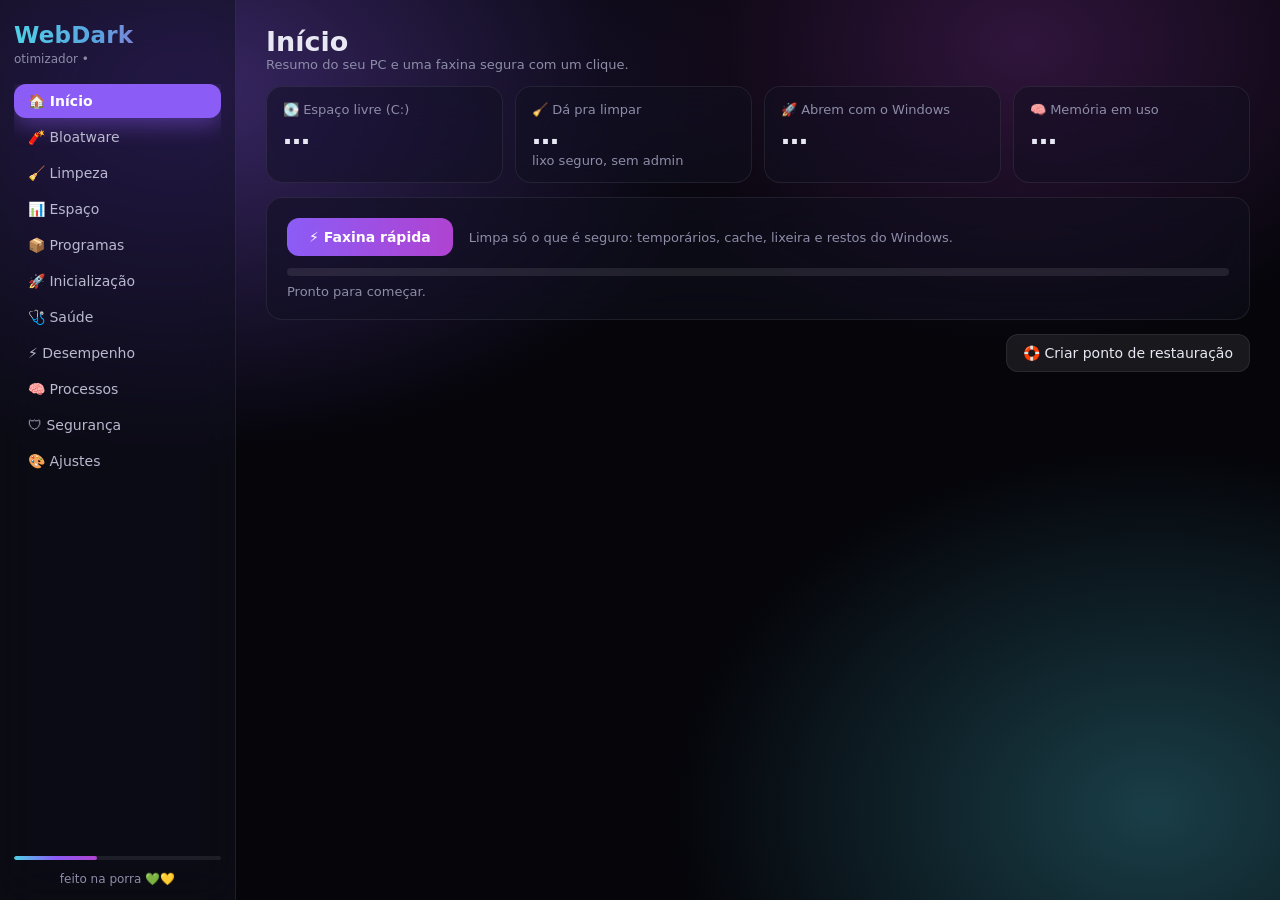
==== web/index.html @ 37223935 "WebDark Otimizador: primeira versão - Interface nova em HTML/CSS/JS (pywebview + WebView2) com tema " ====
<!doctype html>
<html lang="pt-BR">
<head>
<meta charset="utf-8">
<meta name="viewport" content="width=device-width, initial-scale=1">
<title>WebDark Otimizador</title>
<link rel="stylesheet" href="theme.css">
<link rel="stylesheet" href="components.css">
</head>
<body>
<div class="app">
  <aside>
    <div class="logo">WebDark</div>
    <div class="sub">otimizador • <span id="ver"></span></div>
    <nav id="nav"></nav>
    <div class="spacer"></div>
    <button class="ghost admin" id="adminBtn" hidden>🛡 Reabrir como administrador</button>
    <div class="busy" id="busy"><i></i></div>
    <div class="foot">feito na porra 💚💛</div>
  </aside>
  <main id="main"></main>
</div>
<div id="toast"></div>
<div id="modal" class="modal" hidden></div>
<script src="core.js"></script>
<script src="pages.js"></script>
<script src="pages2.js"></script>
<script src="pages3.js"></script>
<script src="pages4.js"></script>
<script src="pages5.js"></script>
<script>boot();</script>
</body>
</html>
---- web/theme.css ----
/* Variáveis do tema. Tudo que o usuário pode personalizar mora aqui (e na tela Ajustes). */
:root {
  --accent: #8b5cf6; --cyan: #4fd1e6; --blue: #5aa3e0; --violet: #8f71d0; --magenta: #b043d1;
  --ok: #16a34a; --care: #ca8a04; --danger: #dc2626;
  --text: #e8e8f4; --muted: #8d8da8; --line: rgba(255,255,255,.08);
  --glass: rgba(18,18,30,.55); --blurpx: 22px; --glow: 1; --font: 'Segoe UI', system-ui, sans-serif;
  --radius: 16px;
}
* { box-sizing: border-box; }
html, body { height: 100%; margin: 0; }
body {
  font-family: var(--font); color: var(--text); overflow: hidden; user-select: none; font-size: 14px;
  background:
    radial-gradient(900px 600px at 15% 10%, color-mix(in srgb, var(--accent) calc(38% * var(--glow)), transparent), transparent 60%),
    radial-gradient(800px 600px at 90% 90%, rgba(79,209,230,calc(.28 * var(--glow))), transparent 60%),
    radial-gradient(700px 500px at 80% 5%, rgba(176,67,209,calc(.25 * var(--glow))), transparent 60%),
    #05050a;
}
.app { display: grid; grid-template-columns: 236px 1fr; height: 100vh; }
aside {
  background: var(--glass); backdrop-filter: blur(var(--blurpx)) saturate(140%);
  border-right: 1px solid var(--line); padding: 22px 14px 14px; display: flex; flex-direction: column; gap: 4px; min-height: 0;
}
.logo {
  font-size: 23px; font-weight: 800; letter-spacing: .2px;
  background: linear-gradient(90deg, var(--cyan), var(--blue) 40%, var(--violet) 70%, var(--magenta));
  -webkit-background-clip: text; background-clip: text; color: transparent;
}
.sub { color: var(--muted); font-size: 12px; margin-bottom: 14px; }
nav { display: flex; flex-direction: column; gap: 2px; overflow-y: auto; min-height: 0; }
nav button {
  width: 100%; text-align: left; border: 0; background: transparent; color: #b9b9d0; font: inherit; font-size: 14px;
  padding: 9px 14px; border-radius: 12px; cursor: pointer; display: flex; gap: 10px; align-items: center;
  transition: background .15s, color .15s, transform .08s;
}
nav button:hover { background: rgba(255,255,255,.07); color: #fff; }
nav button:active { transform: scale(.98); }
nav button.on { background: var(--accent); color: #fff; font-weight: 600; box-shadow: 0 6px 22px color-mix(in srgb, var(--accent) 45%, transparent); }
nav button .soon { margin-left: auto; font-size: 10px; opacity: .55; }
.spacer { flex: 1; }
.foot { color: var(--muted); font-size: 12px; text-align: center; padding-top: 8px; }
.busy { height: 4px; border-radius: 2px; overflow: hidden; background: rgba(255,255,255,.08); opacity: 0; transition: opacity .2s; margin-top: 8px; }
.busy.on { opacity: 1; }
.busy i { display: block; height: 100%; width: 40%; border-radius: 2px; background: linear-gradient(90deg, var(--cyan), var(--accent), var(--magenta)); animation: slide 1.1s ease-in-out infinite; }
@keyframes slide { 0% { transform: translateX(-100%); } 100% { transform: translateX(260%); } }

main { overflow: hidden; display: flex; flex-direction: column; min-width: 0; }
.page { display: flex; flex-direction: column; padding: 26px 30px 18px; height: 100%; min-height: 0; gap: 14px; animation: in .22s ease; }
@keyframes in { from { opacity: 0; transform: translateY(6px); } to { opacity: 1; transform: none; } }
h1 { margin: 0; font-size: 27px; }
h2 { font-size: 15px; margin: 8px 0 0; }
.muted { color: var(--muted); font-size: 13px; }
::-webkit-scrollbar { width: 12px; }
::-webkit-scrollbar-thumb { background: rgba(255,255,255,.2); border-radius: 8px; border: 3px solid transparent; background-clip: content-box; }
::-webkit-scrollbar-thumb:hover { background: rgba(255,255,255,.4); background-clip: content-box; border: 3px solid transparent; }
---- web/components.css ----
/* Peças reutilizáveis: cartões, botões, interruptores, selos, lista, janela de confirmação. */
.card { background: var(--glass); backdrop-filter: blur(var(--blurpx)) saturate(140%); border: 1px solid var(--line); border-radius: var(--radius); }
.tiles { display: grid; grid-template-columns: repeat(4, 1fr); gap: 12px; }
.tile { padding: 14px 16px; transition: transform .15s, border-color .15s; }
.tile:hover { transform: translateY(-2px); border-color: color-mix(in srgb, var(--accent) 60%, transparent); }
.tile b { display: block; font-size: 27px; margin: 2px 0; }
.tile.warn b { color: #f87171; }
.btn { border: 0; cursor: pointer; font: inherit; font-weight: 600; color: #fff; padding: 11px 22px; border-radius: 12px;
  background: linear-gradient(90deg, var(--accent), var(--magenta)); transition: filter .15s, transform .08s, box-shadow .15s; }
.btn:hover { filter: brightness(1.15); box-shadow: 0 8px 26px color-mix(in srgb, var(--accent) 45%, transparent); }
.btn:active { transform: scale(.97); }
.btn:disabled { opacity: .45; cursor: default; filter: none; box-shadow: none; transform: none; }
.btn.red { background: linear-gradient(90deg, #dc2626, #be123c); }
.ghost { background: rgba(255,255,255,.08); border: 1px solid var(--line); color: var(--text); font: inherit; border-radius: 12px; padding: 10px 16px; cursor: pointer; transition: .15s; }
.ghost:hover { background: rgba(255,255,255,.15); }
.ghost.admin { font-size: 12px; margin-bottom: 4px; }
.bar { height: 8px; border-radius: 4px; background: rgba(255,255,255,.09); overflow: hidden; margin: 12px 0 8px; }
.bar i { display: block; height: 100%; width: 0; border-radius: 4px; background: linear-gradient(90deg, var(--cyan), var(--accent), var(--magenta)); transition: width .12s linear; }

.tools { display: flex; gap: 10px; align-items: center; flex-wrap: wrap; }
.search, select, input[type=text] { background: rgba(255,255,255,.07); border: 1px solid var(--line); border-radius: 12px; padding: 10px 14px;
  color: var(--text); font: inherit; outline: none; user-select: text; }
.search { flex: 1; min-width: 200px; }
.search:focus, select:focus { border-color: var(--accent); box-shadow: 0 0 0 3px color-mix(in srgb, var(--accent) 25%, transparent); }
select option { background: #14141f; color: var(--text); }
.chip { border: 1px solid var(--line); background: rgba(255,255,255,.06); color: #b9b9d0; border-radius: 999px; padding: 7px 15px; cursor: pointer; font: inherit; transition: .15s; }
.chip:hover { background: rgba(255,255,255,.13); color: #fff; }
.chip.on { background: var(--accent); border-color: var(--accent); color: #fff; }
.tabs { display: flex; gap: 6px; }

.list { flex: 1; min-height: 0; overflow-y: auto; padding: 6px; }
.head, .row { display: grid; grid-template-columns: var(--cols, 44px 118px 1fr 100px 170px); align-items: center; gap: 8px; padding: 0 12px; }
.grp { display: flex; align-items: center; gap: 10px; padding: 14px 14px 6px; font-weight: 700; font-size: 14px; }
.grp .cb { flex: none; }
.row.slim { height: 54px; }
.logbox { background: rgba(0,0,0,.35); border: 1px solid var(--line); border-radius: 12px; padding: 10px 14px; font: 12px Consolas, monospace; max-height: 130px; overflow: auto; white-space: pre-wrap; user-select: text; min-height: 38px; color: #c8c8dc; }
.dot { display: inline-block; width: 8px; height: 8px; border-radius: 50%; margin-right: 6px; }
.tag { font-size: 10.5px; font-weight: 700; padding: 3px 9px; border-radius: 999px; width: max-content; letter-spacing: .3px; }
.tag.off { color: #4ade80; background: rgba(22,163,74,.16); } .tag.keep { color: #93c5fd; background: rgba(37,99,235,.2); } .tag.q { color: #fbbf24; background: rgba(202,138,4,.18); }
.sw.small { transform: scale(.85); transform-origin: left center; }
.meter { height: 6px; border-radius: 3px; background: rgba(255,255,255,.1); overflow: hidden; }
.meter i { display: block; height: 100%; background: linear-gradient(90deg, var(--cyan), var(--accent)); transition: width .3s; }
.head { color: var(--muted); font-size: 11px; font-weight: 700; letter-spacing: .6px; padding: 12px 18px 8px; border-bottom: 1px solid var(--line); }
.row { height: 62px; border-radius: 12px; transition: background .12s; margin: 2px 0; cursor: default; }
.row:hover { background: color-mix(in srgb, var(--accent) 16%, transparent); }
.row.sel { background: color-mix(in srgb, var(--accent) 26%, transparent); }
.cb { width: 20px; height: 20px; border: 1.8px solid rgba(255,255,255,.35); border-radius: 6px; cursor: pointer; display: grid; place-items: center; transition: .12s; }
.cb:hover { border-color: var(--accent); }
.cb.on { background: var(--accent); border-color: var(--accent); }
.cb.on::after { content: "✓"; font-size: 13px; font-weight: 800; }
.pill { font-size: 11px; font-weight: 700; padding: 4px 11px; border-radius: 999px; width: max-content; border: 1px solid; }
.pill.ok { color: #4ade80; background: rgba(22,163,74,.18); border-color: rgba(22,163,74,.6); }
.pill.care { color: #fbbf24; background: rgba(202,138,4,.18); border-color: rgba(202,138,4,.6); }
.pill.danger { color: #f87171; background: rgba(220,38,38,.18); border-color: rgba(220,38,38,.6); }
.name { font-weight: 600; white-space: nowrap; overflow: hidden; text-overflow: ellipsis; }
.why { color: var(--muted); font-size: 12px; white-space: nowrap; overflow: hidden; text-overflow: ellipsis; }
.size { font-weight: 700; text-align: right; }
.acts { display: flex; gap: 8px; opacity: 0; transition: opacity .12s; justify-content: flex-end; }
.row:hover .acts, .row.sel .acts { opacity: 1; }
.mini { border: 0; font: inherit; font-size: 13px; color: #fff; cursor: pointer; border-radius: 9px; padding: 7px 13px; background: rgba(255,255,255,.12); transition: .12s; }
.mini:hover { background: rgba(255,255,255,.24); }
.mini.red { background: rgba(220,38,38,.55); }
.mini.red:hover { background: rgba(220,38,38,.9); }
.mini:disabled { opacity: .4; cursor: not-allowed; }
.empty { display: grid; place-items: center; height: 100%; color: var(--muted); text-align: center; padding: 30px; }
.foot-bar { display: flex; align-items: center; gap: 12px; }

.scroll { flex: 1; min-height: 0; overflow-y: auto; padding-right: 8px; display: flex; flex-direction: column; gap: 10px; }
.set { display: flex; align-items: center; gap: 14px; padding: 14px 18px; }
.set .t { flex: 1; }
.set b { font-size: 14px; }
.set .muted { font-size: 12px; }
.sw { width: 46px; height: 26px; border-radius: 13px; background: rgba(255,255,255,.16); position: relative; cursor: pointer; transition: background .18s; flex: none; }
.sw::after { content: ""; position: absolute; top: 3px; left: 3px; width: 20px; height: 20px; border-radius: 50%; background: #fff; transition: transform .18s cubic-bezier(.3,1.4,.5,1); }
.sw.on { background: var(--accent); }
.sw.on::after { transform: translateX(20px); }
.swatches { display: flex; gap: 10px; align-items: center; }
.swatches i { width: 34px; height: 34px; border-radius: 50%; cursor: pointer; border: 2px solid rgba(255,255,255,.25); transition: transform .12s; }
.swatches i:hover { transform: scale(1.15); }
.swatches i.on { border-color: #fff; box-shadow: 0 0 0 3px rgba(255,255,255,.25); }
input[type=range] { accent-color: var(--accent); width: 220px; }
input[type=color] { width: 40px; height: 34px; border: 1px solid var(--line); border-radius: 10px; background: none; padding: 2px; cursor: pointer; }

#toast { position: fixed; left: 50%; bottom: 36px; transform: translate(-50%, 20px); opacity: 0; pointer-events: none; background: #1c1c2b;
  border: 1px solid var(--accent); padding: 11px 18px; border-radius: 12px; transition: .25s; max-width: 70vw; white-space: nowrap; overflow: hidden; text-overflow: ellipsis; z-index: 30; }
#toast.on { opacity: 1; transform: translate(-50%, 0); }
.modal { position: fixed; inset: 0; background: rgba(0,0,0,.55); backdrop-filter: blur(6px); display: grid; place-items: center; z-index: 40; animation: fade .15s; }
.modal[hidden] { display: none; }
@keyframes fade { from { opacity: 0; } to { opacity: 1; } }
.dialog { width: min(520px, 90vw); padding: 24px; background: #14141f; border: 1px solid var(--line); border-radius: 18px; box-shadow: 0 30px 80px rgba(0,0,0,.6); animation: in .18s ease; }
.dialog h3 { margin: 0 0 8px; font-size: 18px; }
.dialog .body { color: #c8c8dc; white-space: pre-line; user-select: text; max-height: 40vh; overflow: auto; }
.dialog .btns { display: flex; justify-content: flex-end; gap: 10px; margin-top: 20px; }
.tabbody { display: flex; flex-direction: column; gap: 14px; flex: 1; min-height: 0; }
.soon-card { padding: 28px; text-align: center; margin: auto; max-width: 520px; }
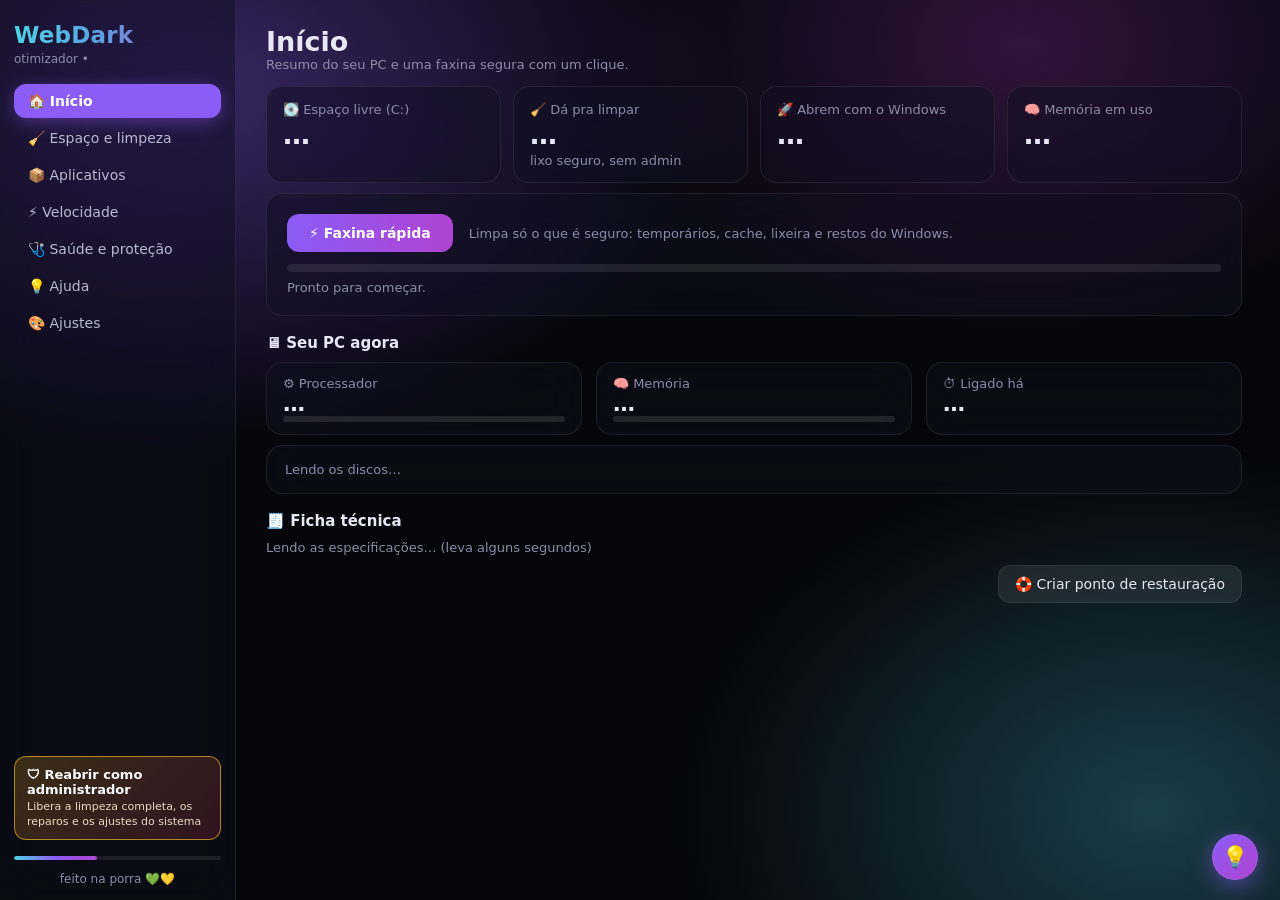
==== commit 28fa0c4f: "WebDark 1.1.0: menu em abas, rede, desinstalar em lote, ajuda e correcao do reinicio - Corrige "Secu" ====
--- a/web/index.html
+++ b/web/index.html
@@ -14,11 +14,15 @@
     <div class="sub">otimizador • <span id="ver"></span></div>
     <nav id="nav"></nav>
     <div class="spacer"></div>
-    <button class="ghost admin" id="adminBtn" hidden>🛡 Reabrir como administrador</button>
+    <button class="updside" id="updside" hidden>🆕 <span></span></button>
+    <button class="admincta" id="adminBtn" hidden><b>🛡 Reabrir como administrador</b><small>Libera a limpeza completa, os reparos e os ajustes do sistema</small></button>
     <div class="busy" id="busy"><i></i></div>
     <div class="foot">feito na porra 💚💛</div>
   </aside>
-  <main id="main"></main>
+  <div class="stage">
+    <div class="updbar" id="updbar" hidden></div>
+    <main id="main"></main>
+  </div>
 </div>
 <div id="toast"></div>
 <div id="modal" class="modal" hidden></div>
@@ -28,6 +32,9 @@
 <script src="pages3.js"></script>
 <script src="pages4.js"></script>
 <script src="pages5.js"></script>
+<script src="pagesnet.js"></script>
+<script src="pages6.js"></script>
+<script src="pageshelp.js"></script>
 <script>boot();</script>
 </body>
 </html>
--- a/web/theme.css
+++ b/web/theme.css
@@ -27,7 +27,7 @@
   -webkit-background-clip: text; background-clip: text; color: transparent;
 }
 .sub { color: var(--muted); font-size: 12px; margin-bottom: 14px; }
-nav { display: flex; flex-direction: column; gap: 2px; overflow-y: auto; min-height: 0; }
+nav { display: flex; flex-direction: column; gap: 3px; }                 /* sem overflow: o brilho do botão ativo não é cortado em retângulo */
 nav button {
   width: 100%; text-align: left; border: 0; background: transparent; color: #b9b9d0; font: inherit; font-size: 14px;
   padding: 9px 14px; border-radius: 12px; cursor: pointer; display: flex; gap: 10px; align-items: center;
@@ -35,7 +35,7 @@
 }
 nav button:hover { background: rgba(255,255,255,.07); color: #fff; }
 nav button:active { transform: scale(.98); }
-nav button.on { background: var(--accent); color: #fff; font-weight: 600; box-shadow: 0 6px 22px color-mix(in srgb, var(--accent) 45%, transparent); }
+nav button.on { background: var(--accent); color: #fff; font-weight: 600; box-shadow: 0 4px 18px -2px color-mix(in srgb, var(--accent) 50%, transparent); }
 nav button .soon { margin-left: auto; font-size: 10px; opacity: .55; }
 .spacer { flex: 1; }
 .foot { color: var(--muted); font-size: 12px; text-align: center; padding-top: 8px; }
@@ -44,7 +44,8 @@
 .busy i { display: block; height: 100%; width: 40%; border-radius: 2px; background: linear-gradient(90deg, var(--cyan), var(--accent), var(--magenta)); animation: slide 1.1s ease-in-out infinite; }
 @keyframes slide { 0% { transform: translateX(-100%); } 100% { transform: translateX(260%); } }
 
-main { overflow: hidden; display: flex; flex-direction: column; min-width: 0; }
+.stage { position: relative; display: flex; flex-direction: column; min-width: 0; min-height: 0; height: 100vh; overflow: hidden; }
+main { overflow: hidden; display: flex; flex-direction: column; min-width: 0; flex: 1; min-height: 0; }
 .page { display: flex; flex-direction: column; padding: 26px 30px 18px; height: 100%; min-height: 0; gap: 14px; animation: in .22s ease; }
 @keyframes in { from { opacity: 0; transform: translateY(6px); } to { opacity: 1; transform: none; } }
 h1 { margin: 0; font-size: 27px; }
--- a/web/components.css
+++ b/web/components.css
@@ -93,3 +93,91 @@
 .dialog .btns { display: flex; justify-content: flex-end; gap: 10px; margin-top: 20px; }
 .tabbody { display: flex; flex-direction: column; gap: 14px; flex: 1; min-height: 0; }
 .soon-card { padding: 28px; text-align: center; margin: auto; max-width: 520px; }
+
+.cb.off{opacity:.25;pointer-events:none}
+
+/* ---- aviso de atualização, botão de administrador e barras de ferramentas organizadas */
+.updside { width: 100%; border: 0; border-radius: 12px; padding: 10px 12px; color: #fff; font: inherit; font-weight: 700; cursor: pointer; margin-bottom: 6px;
+  background: linear-gradient(90deg, var(--cyan), var(--accent), var(--magenta)); animation: pulse 1.8s ease-in-out infinite; }
+.updside:hover { filter: brightness(1.12); }
+@keyframes pulse { 0%, 100% { box-shadow: 0 0 0 0 color-mix(in srgb, var(--accent) 60%, transparent); } 50% { box-shadow: 0 0 0 7px transparent; } }
+.admincta { width: 100%; text-align: left; font: inherit; color: #fff; cursor: pointer; display: flex; flex-direction: column; gap: 3px; padding: 10px 12px; margin-bottom: 4px;
+  border-radius: 12px; border: 1px solid rgba(251,191,36,.65); background: linear-gradient(135deg, rgba(251,191,36,.2), rgba(244,63,94,.16)); animation: glowy 2.4s ease-in-out infinite; }
+.admincta b { font-size: 13px; }
+.admincta small { font-size: 11px; line-height: 1.3; color: #e6dcc0; }
+.admincta:hover { filter: brightness(1.18); }
+.admincta:disabled { opacity: .6; cursor: default; animation: none; }
+@keyframes glowy { 0%, 100% { box-shadow: 0 0 0 0 rgba(251,191,36,.45); } 50% { box-shadow: 0 0 14px 1px rgba(251,191,36,.25); } }
+.updbar { display: flex; align-items: center; gap: 14px; padding: 11px 26px; color: #fff; text-shadow: 0 1px 3px rgba(0,0,0,.5);
+  background: linear-gradient(90deg, #0e7490, #4338ca 55%, #a21caf); border-bottom: 1px solid rgba(255,255,255,.25); animation: in .3s ease; }
+.updbar[hidden] { display: none; }
+.updbar .msg { flex: 1; min-width: 0; }
+.updbar .msg b { font-size: 15px; }
+.updbar .msg div { font-size: 12px; opacity: .92; white-space: nowrap; overflow: hidden; text-overflow: ellipsis; }
+.updbar button { border: 0; border-radius: 10px; padding: 8px 16px; font: inherit; font-weight: 700; cursor: pointer; text-shadow: none; }
+.updbar .go { background: #fff; color: #1b1030; }
+.updbar .go:disabled { opacity: .65; cursor: default; }
+.updbar .later { background: rgba(0,0,0,.3); color: #fff; }
+.tabsub { margin-top: -2px; }
+
+.bar2 { display: flex; gap: 12px; align-items: flex-end; flex-wrap: wrap; padding: 14px 16px; }
+.fld { display: flex; flex-direction: column; gap: 5px; min-width: 0; }
+.fld > label { font-size: 11px; font-weight: 700; letter-spacing: .5px; text-transform: uppercase; color: var(--muted); }
+.fld.grow { flex: 1; min-width: 210px; }
+.bar2 select, .bar2 .search, .bar2 .btn, .bar2 .ghost { height: 42px; padding-top: 0; padding-bottom: 0; }
+.bar2 .search { width: 100%; flex: none; }
+.filters { display: flex; align-items: center; gap: 8px; flex-wrap: wrap; }
+.filters .legend { color: var(--muted); font-size: 12px; }
+.filters .btn { padding: 9px 18px; }
+.btn.off, .btn:disabled.quiet { background: rgba(255,255,255,.1); }
+
+/* ---- início: especificações do PC */
+.specs { display: grid; grid-template-columns: repeat(auto-fit, minmax(240px, 1fr)); gap: 10px; }
+.spec { padding: 12px 14px; display: flex; gap: 12px; align-items: center; min-width: 0; }
+.spec > i { font-style: normal; font-size: 24px; flex: none; }
+.spec .k { font-size: 11px; font-weight: 700; letter-spacing: .5px; text-transform: uppercase; color: var(--muted); }
+.spec .v { font-weight: 600; font-size: 13.5px; line-height: 1.3; overflow: hidden; text-overflow: ellipsis; display: -webkit-box; -webkit-line-clamp: 2; -webkit-box-orient: vertical; }
+.spec .s { font-size: 12px; color: var(--muted); }
+.drv { display: flex; align-items: center; gap: 12px; padding: 8px 0; }
+.drv .n { width: 150px; font-weight: 600; flex: none; }
+.drv .meter { flex: 1; height: 8px; }
+.drv .meter i.hot { background: linear-gradient(90deg, #f59e0b, #dc2626); }
+.drv .u { width: 210px; text-align: right; font-size: 12.5px; color: var(--muted); flex: none; }
+.live { display: flex; gap: 14px; }
+.live .card { flex: 1; padding: 12px 16px; }
+.live b { font-size: 22px; }
+.adminnote { display: flex; gap: 14px; align-items: center; padding: 12px 18px; border-color: rgba(251,191,36,.55); background: linear-gradient(90deg, rgba(251,191,36,.12), var(--glass)); }
+.adminnote[hidden] { display: none; }
+.adminnote .t { flex: 1; }
+.adminnote .btn { background: linear-gradient(90deg, #f59e0b, #e11d48); white-space: nowrap; }
+.choices { display: flex; flex-direction: column; gap: 8px; margin-top: 14px; }
+.choice { text-align: left; font: inherit; color: var(--text); cursor: pointer; display: flex; flex-direction: column; gap: 3px; padding: 11px 14px; border-radius: 12px;
+  background: rgba(255,255,255,.06); border: 1px solid var(--line); transition: .12s; }
+.choice small { color: var(--muted); font-size: 12px; line-height: 1.35; }
+.choice:hover { background: rgba(255,255,255,.12); border-color: var(--accent); }
+.choice.primary { border-color: color-mix(in srgb, var(--accent) 70%, transparent); background: color-mix(in srgb, var(--accent) 16%, transparent); }
+.queue { display: flex; align-items: center; gap: 12px; padding: 12px 18px; border-color: color-mix(in srgb, var(--accent) 60%, transparent); }
+.queue[hidden] { display: none; }
+/* ---- central de ajuda */
+#helpfab { position: absolute; right: 22px; bottom: 20px; z-index: 30; width: 46px; height: 46px; border-radius: 50%; border: 1px solid var(--line); font-size: 21px; cursor: pointer;
+  background: linear-gradient(135deg, var(--accent), var(--magenta)); box-shadow: 0 6px 22px color-mix(in srgb, var(--accent) 50%, transparent); transition: transform .12s; }
+#helpfab:hover { transform: scale(1.08); }
+#helpfab.on { background: rgba(255,255,255,.16); box-shadow: none; }
+#helppanel { position: absolute; right: 18px; bottom: 78px; top: 70px; width: 340px; z-index: 29; display: flex; flex-direction: column; background: #12121c;
+  border: 1px solid var(--line); border-radius: 16px; box-shadow: 0 24px 70px rgba(0,0,0,.6); animation: in .18s ease; }
+#helppanel[hidden] { display: none; }
+.hp-head { display: flex; align-items: center; justify-content: space-between; padding: 12px 14px; border-bottom: 1px solid var(--line); }
+.hp-body { flex: 1; overflow-y: auto; padding: 12px 14px; display: flex; flex-direction: column; gap: 14px; }
+.hp-intro { color: var(--muted); font-size: 13px; }
+.hp-item b { font-size: 13.5px; }
+.hp-item div { font-size: 12.5px; color: #c9c9de; margin: 3px 0 6px; line-height: 1.4; }
+.hp-foot { padding: 10px 14px; border-top: 1px solid var(--line); }
+.hp-foot .ghost { width: 100%; }
+.hint-ring { outline: 3px solid #fbbf24 !important; outline-offset: 4px; border-radius: 12px; animation: ring .9s ease-in-out 4; }
+@keyframes ring { 0%, 100% { outline-color: #fbbf24; box-shadow: 0 0 0 0 rgba(251,191,36,.6); } 50% { outline-color: #fde68a; box-shadow: 0 0 22px 6px rgba(251,191,36,.5); } }
+.step { display: flex; gap: 14px; align-items: center; padding: 12px 16px; }
+.step .num { flex: none; width: 34px; height: 34px; border-radius: 50%; display: grid; place-items: center; font-weight: 800; background: rgba(255,255,255,.1); }
+.step.done { opacity: .6; }
+.step.done .num { background: var(--ok); }
+.topic { padding: 10px 16px; }
+.topic summary { cursor: pointer; font-weight: 600; padding: 2px 0; }
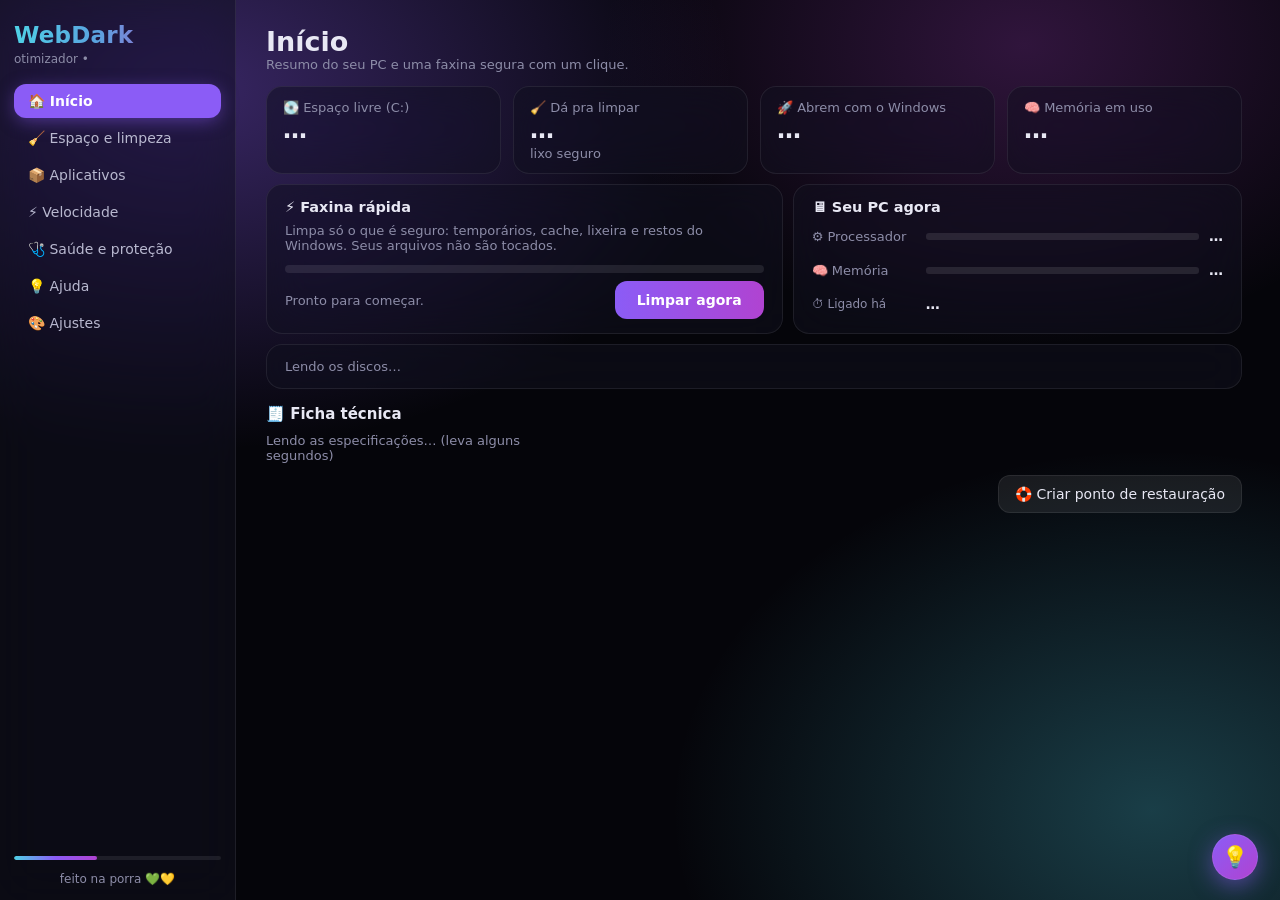
==== commit d427a5a4: "WebDark 1.2.0: aba Memoria, congelar sozinho ao jogar, servicos e correcao da aba Rede - Memoria: li" ====
--- a/web/index.html
+++ b/web/index.html
@@ -33,6 +33,7 @@
 <script src="pages4.js"></script>
 <script src="pages5.js"></script>
 <script src="pagesnet.js"></script>
+<script src="pagesmem.js"></script>
 <script src="pages6.js"></script>
 <script src="pageshelp.js"></script>
 <script>boot();</script>
--- a/web/theme.css
+++ b/web/theme.css
@@ -7,6 +7,7 @@
   --radius: 16px;
 }
 * { box-sizing: border-box; }
+[hidden] { display: none !important; }       /* sem isto, um botão com display:flex ignora o atributo hidden */
 html, body { height: 100%; margin: 0; }
 body {
   font-family: var(--font); color: var(--text); overflow: hidden; user-select: none; font-size: 14px;
--- a/web/components.css
+++ b/web/components.css
@@ -1,9 +1,9 @@
 /* Peças reutilizáveis: cartões, botões, interruptores, selos, lista, janela de confirmação. */
 .card { background: var(--glass); backdrop-filter: blur(var(--blurpx)) saturate(140%); border: 1px solid var(--line); border-radius: var(--radius); }
 .tiles { display: grid; grid-template-columns: repeat(4, 1fr); gap: 12px; }
-.tile { padding: 14px 16px; transition: transform .15s, border-color .15s; }
+.tile { padding: 12px 16px; transition: transform .15s, border-color .15s; }
 .tile:hover { transform: translateY(-2px); border-color: color-mix(in srgb, var(--accent) 60%, transparent); }
-.tile b { display: block; font-size: 27px; margin: 2px 0; }
+.tile b { display: block; font-size: clamp(19px, 2.1vw, 24px); margin: 1px 0; white-space: nowrap; }
 .tile.warn b { color: #f87171; }
 .btn { border: 0; cursor: pointer; font: inherit; font-weight: 600; color: #fff; padding: 11px 22px; border-radius: 12px;
   background: linear-gradient(90deg, var(--accent), var(--magenta)); transition: filter .15s, transform .08s, box-shadow .15s; }
@@ -66,6 +66,7 @@
 .foot-bar { display: flex; align-items: center; gap: 12px; }
 
 .scroll { flex: 1; min-height: 0; overflow-y: auto; padding-right: 8px; display: flex; flex-direction: column; gap: 10px; }
+.scroll > * { flex: none; }                 /* os blocos não encolhem: a área rola em vez de espremer o conteúdo */
 .set { display: flex; align-items: center; gap: 14px; padding: 14px 18px; }
 .set .t { flex: 1; }
 .set b { font-size: 14px; }
@@ -133,8 +134,8 @@
 
 /* ---- início: especificações do PC */
 .specs { display: grid; grid-template-columns: repeat(auto-fit, minmax(240px, 1fr)); gap: 10px; }
-.spec { padding: 12px 14px; display: flex; gap: 12px; align-items: center; min-width: 0; }
-.spec > i { font-style: normal; font-size: 24px; flex: none; }
+.spec { padding: 10px 14px; display: flex; gap: 12px; align-items: center; min-width: 0; }
+.spec > i { font-style: normal; font-size: 22px; flex: none; }
 .spec .k { font-size: 11px; font-weight: 700; letter-spacing: .5px; text-transform: uppercase; color: var(--muted); }
 .spec .v { font-weight: 600; font-size: 13.5px; line-height: 1.3; overflow: hidden; text-overflow: ellipsis; display: -webkit-box; -webkit-line-clamp: 2; -webkit-box-orient: vertical; }
 .spec .s { font-size: 12px; color: var(--muted); }
@@ -175,9 +176,37 @@
 .hp-foot .ghost { width: 100%; }
 .hint-ring { outline: 3px solid #fbbf24 !important; outline-offset: 4px; border-radius: 12px; animation: ring .9s ease-in-out 4; }
 @keyframes ring { 0%, 100% { outline-color: #fbbf24; box-shadow: 0 0 0 0 rgba(251,191,36,.6); } 50% { outline-color: #fde68a; box-shadow: 0 0 22px 6px rgba(251,191,36,.5); } }
+#tutor { position: absolute; left: 50%; transform: translateX(-50%); bottom: 20px; z-index: 31; width: min(540px, calc(100% - 140px)); min-width: 320px; padding: 14px 16px;
+  background: #12121c; border: 1px solid var(--accent); border-radius: 16px; box-shadow: 0 14px 40px rgba(0,0,0,.55); }
+#tutor[hidden] { display: none; }
+.tt-head { display: flex; align-items: center; justify-content: space-between; margin-bottom: 8px; }
+.tt-title { font-weight: 700; font-size: 15px; }
+.tt-text { font-size: 13.5px; color: #c9c9de; margin: 6px 0; line-height: 1.45; }
+.tt-do { font-size: 13px; color: #fbbf24; margin-bottom: 4px; }
+.tt-acts { display: flex; align-items: center; gap: 8px; margin-top: 10px; }
+.tutorcta { display: flex; gap: 14px; align-items: center; padding: 14px 16px; border-color: var(--accent); }
 .step { display: flex; gap: 14px; align-items: center; padding: 12px 16px; }
 .step .num { flex: none; width: 34px; height: 34px; border-radius: 50%; display: grid; place-items: center; font-weight: 800; background: rgba(255,255,255,.1); }
 .step.done { opacity: .6; }
 .step.done .num { background: var(--ok); }
 .topic { padding: 10px 16px; }
-.topic summary { cursor: pointer; font-weight: 600; padding: 2px 0; }+.topic summary { cursor: pointer; font-weight: 600; padding: 2px 0; }
+/* ---- início compacto */
+.homegrid { display: grid; grid-template-columns: 1.15fr 1fr; gap: 10px; }
+@media (max-width: 1120px) { .homegrid { grid-template-columns: 1fr; } }
+.homegrid .card { padding: 14px 18px; display: flex; flex-direction: column; gap: 8px; min-width: 0; }
+.homegrid .card > b { font-size: 14.5px; }
+.faxina .bar { margin: 4px 0 0; }
+.faxina-row { display: flex; align-items: center; gap: 12px; }
+.faxina-row .muted { flex: 1; min-width: 0; white-space: nowrap; overflow: hidden; text-overflow: ellipsis; }
+.metric { display: grid; grid-template-columns: 104px 1fr auto; align-items: center; gap: 10px; min-height: 26px; }
+.metric .meter { height: 7px; }
+.metric b { font-size: 14px; }
+.metric > span { white-space: nowrap; }
+.metric.up { grid-template-columns: 104px auto 1fr; }
+.metric.up .muted { font-size: 12px; overflow: hidden; text-overflow: ellipsis; }
+.histrow { display: flex; align-items: center; gap: 14px; padding-top: 2px; }
+.histrow .muted { flex: 1; padding: 0 6px; }
+.specs { grid-template-columns: repeat(auto-fill, minmax(250px, 1fr)); }
+h2 { margin: 6px 0 0; }.page > .bar2, .page > .tabs, .page > .filters, .page > .tools, .tabbody > .bar2, .tabbody > .tabs, .tabbody > .filters, .tabbody > .tools,
+.tabbody > .tabsub, .tabbody > .legend, .tabbody > .queue, .tabbody > .muted { flex: none; }
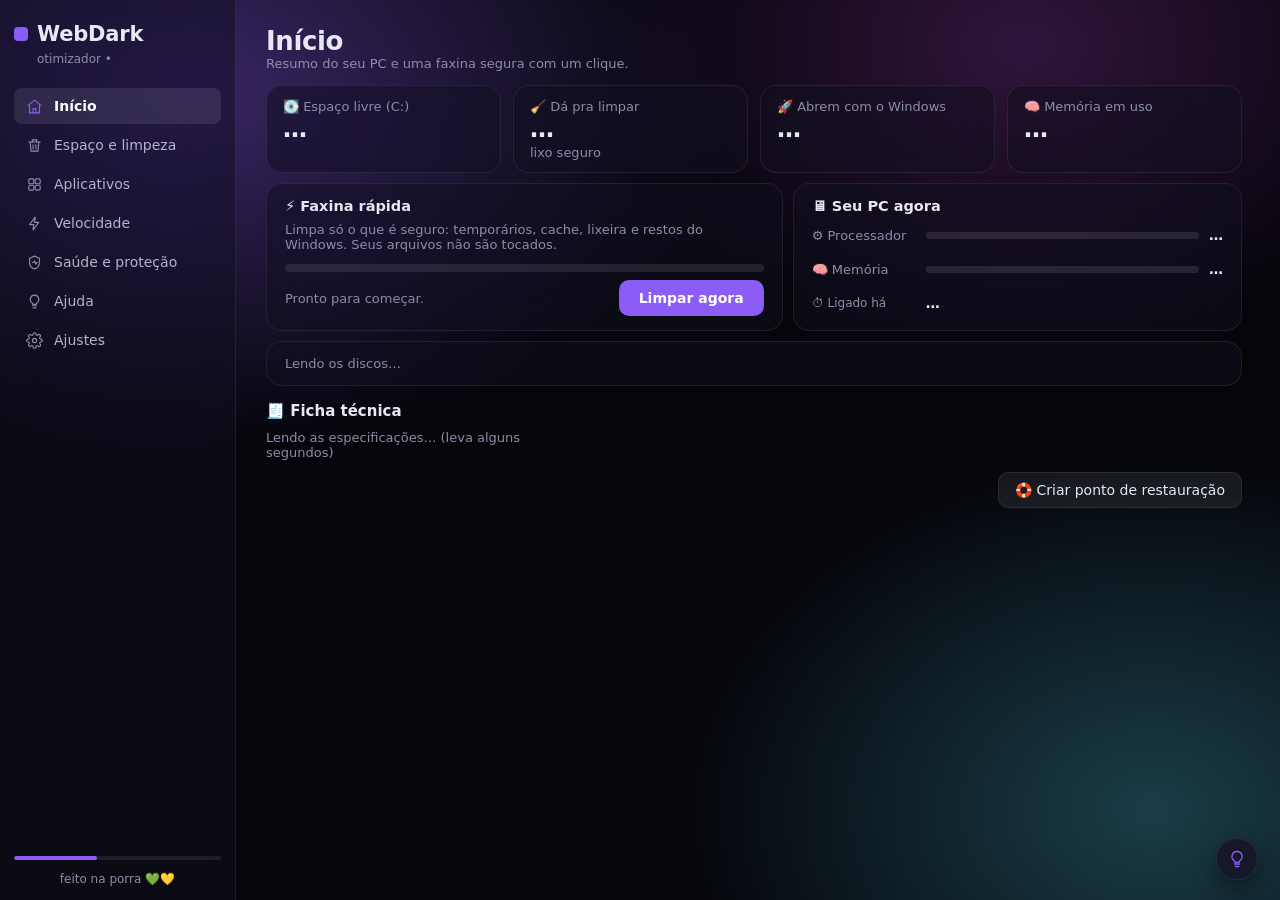
==== commit cab28fe0: "Aba Jogos e refinamento do visual - Nova aba Velocidade > Jogos (gamecheck.py): placa dedicada nos j" ====
--- a/web/index.html
+++ b/web/index.html
@@ -15,7 +15,7 @@
     <nav id="nav"></nav>
     <div class="spacer"></div>
     <button class="updside" id="updside" hidden>🆕 <span></span></button>
-    <button class="admincta" id="adminBtn" hidden><b>🛡 Reabrir como administrador</b><small>Libera a limpeza completa, os reparos e os ajustes do sistema</small></button>
+    <button class="admincta" id="adminBtn" hidden><b>Reabrir como administrador</b><small>Libera a limpeza completa, os reparos e os ajustes do sistema</small></button>
     <div class="busy" id="busy"><i></i></div>
     <div class="foot">feito na porra 💚💛</div>
   </aside>
@@ -34,6 +34,7 @@
 <script src="pages5.js"></script>
 <script src="pagesnet.js"></script>
 <script src="pagesmem.js"></script>
+<script src="pagesgame.js"></script>
 <script src="pages6.js"></script>
 <script src="pageshelp.js"></script>
 <script>boot();</script>
--- a/web/theme.css
+++ b/web/theme.css
@@ -23,34 +23,37 @@
   border-right: 1px solid var(--line); padding: 22px 14px 14px; display: flex; flex-direction: column; gap: 4px; min-height: 0;
 }
 .logo {
-  font-size: 23px; font-weight: 800; letter-spacing: .2px;
-  background: linear-gradient(90deg, var(--cyan), var(--blue) 40%, var(--violet) 70%, var(--magenta));
-  -webkit-background-clip: text; background-clip: text; color: transparent;
+  font-size: 21px; font-weight: 700; letter-spacing: -.01em; color: var(--text); display: flex; align-items: center; gap: 9px;
 }
-.sub { color: var(--muted); font-size: 12px; margin-bottom: 14px; }
+.logo::before { content: ""; width: 14px; height: 14px; border-radius: 4px; background: var(--accent); flex: none; }
+.sub { color: var(--muted); font-size: 12px; margin: 2px 0 18px 23px; }
 nav { display: flex; flex-direction: column; gap: 3px; }                 /* sem overflow: o brilho do botão ativo não é cortado em retângulo */
 nav button {
-  width: 100%; text-align: left; border: 0; background: transparent; color: #b9b9d0; font: inherit; font-size: 14px;
-  padding: 9px 14px; border-radius: 12px; cursor: pointer; display: flex; gap: 10px; align-items: center;
-  transition: background .15s, color .15s, transform .08s;
+  width: 100%; text-align: left; border: 0; background: transparent; color: #b4b4c8; font: inherit; font-size: 14px;
+  height: 36px; padding: 0 12px; border-radius: 8px; cursor: pointer; display: flex; gap: 11px; align-items: center;
+  transition: background .15s, color .15s;
 }
-nav button:hover { background: rgba(255,255,255,.07); color: #fff; }
-nav button:active { transform: scale(.98); }
-nav button.on { background: var(--accent); color: #fff; font-weight: 600; box-shadow: 0 4px 18px -2px color-mix(in srgb, var(--accent) 50%, transparent); }
+nav button .ico { width: 17px; height: 17px; flex: none; color: #8d8da8; transition: color .15s; }
+nav button:hover { background: rgba(255,255,255,.05); color: var(--text); }
+nav button.on { background: rgba(255,255,255,.09); color: #fff; font-weight: 600; }
+nav button.on .ico { color: var(--accent); }
+nav button:focus-visible, .btn:focus-visible, .ghost:focus-visible, .mini:focus-visible, .chip:focus-visible { outline: 2px solid var(--accent); outline-offset: 2px; }
+.ico.big { width: 40px; height: 40px; color: var(--accent); }
 nav button .soon { margin-left: auto; font-size: 10px; opacity: .55; }
 .spacer { flex: 1; }
 .foot { color: var(--muted); font-size: 12px; text-align: center; padding-top: 8px; }
 .busy { height: 4px; border-radius: 2px; overflow: hidden; background: rgba(255,255,255,.08); opacity: 0; transition: opacity .2s; margin-top: 8px; }
 .busy.on { opacity: 1; }
-.busy i { display: block; height: 100%; width: 40%; border-radius: 2px; background: linear-gradient(90deg, var(--cyan), var(--accent), var(--magenta)); animation: slide 1.1s ease-in-out infinite; }
+.busy i { display: block; height: 100%; width: 40%; border-radius: 2px; background: var(--accent); animation: slide 1.1s ease-in-out infinite; }
 @keyframes slide { 0% { transform: translateX(-100%); } 100% { transform: translateX(260%); } }
 
 .stage { position: relative; display: flex; flex-direction: column; min-width: 0; min-height: 0; height: 100vh; overflow: hidden; }
 main { overflow: hidden; display: flex; flex-direction: column; min-width: 0; flex: 1; min-height: 0; }
 .page { display: flex; flex-direction: column; padding: 26px 30px 18px; height: 100%; min-height: 0; gap: 14px; animation: in .22s ease; }
 @keyframes in { from { opacity: 0; transform: translateY(6px); } to { opacity: 1; transform: none; } }
-h1 { margin: 0; font-size: 27px; }
-h2 { font-size: 15px; margin: 8px 0 0; }
+h1 { margin: 0; font-size: 26px; font-weight: 700; letter-spacing: -.015em; }
+h2 { font-size: 15px; font-weight: 600; margin: 8px 0 0; }
+::selection { background: color-mix(in srgb, var(--accent) 45%, transparent); color: #fff; }
 .muted { color: var(--muted); font-size: 13px; }
 ::-webkit-scrollbar { width: 12px; }
 ::-webkit-scrollbar-thumb { background: rgba(255,255,255,.2); border-radius: 8px; border: 3px solid transparent; background-clip: content-box; }
--- a/web/components.css
+++ b/web/components.css
@@ -5,17 +5,18 @@
 .tile:hover { transform: translateY(-2px); border-color: color-mix(in srgb, var(--accent) 60%, transparent); }
 .tile b { display: block; font-size: clamp(19px, 2.1vw, 24px); margin: 1px 0; white-space: nowrap; }
 .tile.warn b { color: #f87171; }
-.btn { border: 0; cursor: pointer; font: inherit; font-weight: 600; color: #fff; padding: 11px 22px; border-radius: 12px;
-  background: linear-gradient(90deg, var(--accent), var(--magenta)); transition: filter .15s, transform .08s, box-shadow .15s; }
-.btn:hover { filter: brightness(1.15); box-shadow: 0 8px 26px color-mix(in srgb, var(--accent) 45%, transparent); }
-.btn:active { transform: scale(.97); }
-.btn:disabled { opacity: .45; cursor: default; filter: none; box-shadow: none; transform: none; }
-.btn.red { background: linear-gradient(90deg, #dc2626, #be123c); }
-.ghost { background: rgba(255,255,255,.08); border: 1px solid var(--line); color: var(--text); font: inherit; border-radius: 12px; padding: 10px 16px; cursor: pointer; transition: .15s; }
-.ghost:hover { background: rgba(255,255,255,.15); }
+.btn { border: 0; cursor: pointer; font: inherit; font-weight: 600; color: #fff; padding: 10px 20px; border-radius: 10px;
+  background: var(--accent); transition: filter .15s, transform .08s; }
+.btn:hover { filter: brightness(1.12); }
+.btn:active { transform: scale(.98); }
+.btn:disabled { opacity: .45; cursor: default; filter: none; transform: none; }
+.btn.red { background: #dc2626; }
+.ghost { background: rgba(255,255,255,.07); border: 1px solid var(--line); color: var(--text); font: inherit; border-radius: 10px; padding: 9px 16px; cursor: pointer; transition: background .15s; display: inline-flex; align-items: center; gap: 8px; }
+.ghost:hover { background: rgba(255,255,255,.13); }
+.ghost .ico { width: 15px; height: 15px; }
 .ghost.admin { font-size: 12px; margin-bottom: 4px; }
 .bar { height: 8px; border-radius: 4px; background: rgba(255,255,255,.09); overflow: hidden; margin: 12px 0 8px; }
-.bar i { display: block; height: 100%; width: 0; border-radius: 4px; background: linear-gradient(90deg, var(--cyan), var(--accent), var(--magenta)); transition: width .12s linear; }
+.bar i { display: block; height: 100%; width: 0; border-radius: 4px; background: var(--accent); transition: width .12s linear; }
 
 .tools { display: flex; gap: 10px; align-items: center; flex-wrap: wrap; }
 .search, select, input[type=text] { background: rgba(255,255,255,.07); border: 1px solid var(--line); border-radius: 12px; padding: 10px 14px;
@@ -26,7 +27,11 @@
 .chip { border: 1px solid var(--line); background: rgba(255,255,255,.06); color: #b9b9d0; border-radius: 999px; padding: 7px 15px; cursor: pointer; font: inherit; transition: .15s; }
 .chip:hover { background: rgba(255,255,255,.13); color: #fff; }
 .chip.on { background: var(--accent); border-color: var(--accent); color: #fff; }
-.tabs { display: flex; gap: 6px; }
+.tabs { display: flex; gap: 22px; border-bottom: 1px solid var(--line); }
+.tabs .chip { border: 0; border-radius: 0; background: none; padding: 9px 0 11px; margin-bottom: -1px; color: var(--muted); font-weight: 500;
+  border-bottom: 2px solid transparent; transition: color .15s, border-color .15s; }
+.tabs .chip:hover { background: none; color: var(--text); }
+.tabs .chip.on { background: none; color: var(--text); font-weight: 600; border-bottom-color: var(--accent); }
 
 .list { flex: 1; min-height: 0; overflow-y: auto; padding: 6px; }
 .head, .row { display: grid; grid-template-columns: var(--cols, 44px 118px 1fr 100px 170px); align-items: center; gap: 8px; padding: 0 12px; }
@@ -35,15 +40,15 @@
 .row.slim { height: 54px; }
 .logbox { background: rgba(0,0,0,.35); border: 1px solid var(--line); border-radius: 12px; padding: 10px 14px; font: 12px Consolas, monospace; max-height: 130px; overflow: auto; white-space: pre-wrap; user-select: text; min-height: 38px; color: #c8c8dc; }
 .dot { display: inline-block; width: 8px; height: 8px; border-radius: 50%; margin-right: 6px; }
-.tag { font-size: 10.5px; font-weight: 700; padding: 3px 9px; border-radius: 999px; width: max-content; letter-spacing: .3px; }
+.tag { font-size: 11px; font-weight: 600; padding: 3px 9px; border-radius: 999px; width: max-content; white-space: nowrap; flex: none; }
 .tag.off { color: #4ade80; background: rgba(22,163,74,.16); } .tag.keep { color: #93c5fd; background: rgba(37,99,235,.2); } .tag.q { color: #fbbf24; background: rgba(202,138,4,.18); }
 .sw.small { transform: scale(.85); transform-origin: left center; }
 .meter { height: 6px; border-radius: 3px; background: rgba(255,255,255,.1); overflow: hidden; }
-.meter i { display: block; height: 100%; background: linear-gradient(90deg, var(--cyan), var(--accent)); transition: width .3s; }
-.head { color: var(--muted); font-size: 11px; font-weight: 700; letter-spacing: .6px; padding: 12px 18px 8px; border-bottom: 1px solid var(--line); }
+.meter i { display: block; height: 100%; background: var(--accent); transition: width .3s; }
+.head { color: var(--muted); font-size: 12px; font-weight: 500; padding: 12px 18px 8px; border-bottom: 1px solid var(--line); }
 .row { height: 62px; border-radius: 12px; transition: background .12s; margin: 2px 0; cursor: default; }
-.row:hover { background: color-mix(in srgb, var(--accent) 16%, transparent); }
-.row.sel { background: color-mix(in srgb, var(--accent) 26%, transparent); }
+.row:hover { background: rgba(255,255,255,.05); }
+.row.sel { background: color-mix(in srgb, var(--accent) 18%, transparent); }
 .cb { width: 20px; height: 20px; border: 1.8px solid rgba(255,255,255,.35); border-radius: 6px; cursor: pointer; display: grid; place-items: center; transition: .12s; }
 .cb:hover { border-color: var(--accent); }
 .cb.on { background: var(--accent); border-color: var(--accent); }
@@ -54,7 +59,7 @@
 .pill.danger { color: #f87171; background: rgba(220,38,38,.18); border-color: rgba(220,38,38,.6); }
 .name { font-weight: 600; white-space: nowrap; overflow: hidden; text-overflow: ellipsis; }
 .why { color: var(--muted); font-size: 12px; white-space: nowrap; overflow: hidden; text-overflow: ellipsis; }
-.size { font-weight: 700; text-align: right; }
+.size { font-weight: 700; text-align: right; font-variant-numeric: tabular-nums; }
 .acts { display: flex; gap: 8px; opacity: 0; transition: opacity .12s; justify-content: flex-end; }
 .row:hover .acts, .row.sel .acts { opacity: 1; }
 .mini { border: 0; font: inherit; font-size: 13px; color: #fff; cursor: pointer; border-radius: 9px; padding: 7px 13px; background: rgba(255,255,255,.12); transition: .12s; }
@@ -65,14 +70,14 @@
 .empty { display: grid; place-items: center; height: 100%; color: var(--muted); text-align: center; padding: 30px; }
 .foot-bar { display: flex; align-items: center; gap: 12px; }
 
-.scroll { flex: 1; min-height: 0; overflow-y: auto; padding-right: 8px; display: flex; flex-direction: column; gap: 10px; }
+.scroll { flex: 1; min-height: 0; overflow-y: auto; padding: 0 8px 72px 0; display: flex; flex-direction: column; gap: 10px; }
 .scroll > * { flex: none; }                 /* os blocos não encolhem: a área rola em vez de espremer o conteúdo */
 .set { display: flex; align-items: center; gap: 14px; padding: 14px 18px; }
 .set .t { flex: 1; }
 .set b { font-size: 14px; }
 .set .muted { font-size: 12px; }
 .sw { width: 46px; height: 26px; border-radius: 13px; background: rgba(255,255,255,.16); position: relative; cursor: pointer; transition: background .18s; flex: none; }
-.sw::after { content: ""; position: absolute; top: 3px; left: 3px; width: 20px; height: 20px; border-radius: 50%; background: #fff; transition: transform .18s cubic-bezier(.3,1.4,.5,1); }
+.sw::after { content: ""; position: absolute; top: 3px; left: 3px; width: 20px; height: 20px; border-radius: 50%; background: #fff; transition: transform .2s cubic-bezier(.22,1,.36,1); }
 .sw.on { background: var(--accent); }
 .sw.on::after { transform: translateX(20px); }
 .swatches { display: flex; gap: 10px; align-items: center; }
@@ -83,7 +88,7 @@
 input[type=color] { width: 40px; height: 34px; border: 1px solid var(--line); border-radius: 10px; background: none; padding: 2px; cursor: pointer; }
 
 #toast { position: fixed; left: 50%; bottom: 36px; transform: translate(-50%, 20px); opacity: 0; pointer-events: none; background: #1c1c2b;
-  border: 1px solid var(--accent); padding: 11px 18px; border-radius: 12px; transition: .25s; max-width: 70vw; white-space: nowrap; overflow: hidden; text-overflow: ellipsis; z-index: 30; }
+  border: 1px solid var(--line); box-shadow: 0 12px 32px rgba(0,0,0,.45); padding: 11px 18px; border-radius: 10px; transition: .25s; max-width: 70vw; white-space: nowrap; overflow: hidden; text-overflow: ellipsis; z-index: 30; }
 #toast.on { opacity: 1; transform: translate(-50%, 0); }
 .modal { position: fixed; inset: 0; background: rgba(0,0,0,.55); backdrop-filter: blur(6px); display: grid; place-items: center; z-index: 40; animation: fade .15s; }
 .modal[hidden] { display: none; }
@@ -99,18 +104,18 @@
 
 /* ---- aviso de atualização, botão de administrador e barras de ferramentas organizadas */
 .updside { width: 100%; border: 0; border-radius: 12px; padding: 10px 12px; color: #fff; font: inherit; font-weight: 700; cursor: pointer; margin-bottom: 6px;
-  background: linear-gradient(90deg, var(--cyan), var(--accent), var(--magenta)); animation: pulse 1.8s ease-in-out infinite; }
+  background: var(--accent); }
 .updside:hover { filter: brightness(1.12); }
 @keyframes pulse { 0%, 100% { box-shadow: 0 0 0 0 color-mix(in srgb, var(--accent) 60%, transparent); } 50% { box-shadow: 0 0 0 7px transparent; } }
 .admincta { width: 100%; text-align: left; font: inherit; color: #fff; cursor: pointer; display: flex; flex-direction: column; gap: 3px; padding: 10px 12px; margin-bottom: 4px;
-  border-radius: 12px; border: 1px solid rgba(251,191,36,.65); background: linear-gradient(135deg, rgba(251,191,36,.2), rgba(244,63,94,.16)); animation: glowy 2.4s ease-in-out infinite; }
+  border-radius: 10px; border: 1px solid rgba(251,191,36,.3); background: rgba(251,191,36,.08); }
 .admincta b { font-size: 13px; }
-.admincta small { font-size: 11px; line-height: 1.3; color: #e6dcc0; }
-.admincta:hover { filter: brightness(1.18); }
+.admincta small { font-size: 11.5px; line-height: 1.35; color: #cfc6ad; }
+.admincta:hover { background: rgba(251,191,36,.14); }
 .admincta:disabled { opacity: .6; cursor: default; animation: none; }
 @keyframes glowy { 0%, 100% { box-shadow: 0 0 0 0 rgba(251,191,36,.45); } 50% { box-shadow: 0 0 14px 1px rgba(251,191,36,.25); } }
 .updbar { display: flex; align-items: center; gap: 14px; padding: 11px 26px; color: #fff; text-shadow: 0 1px 3px rgba(0,0,0,.5);
-  background: linear-gradient(90deg, #0e7490, #4338ca 55%, #a21caf); border-bottom: 1px solid rgba(255,255,255,.25); animation: in .3s ease; }
+  background: color-mix(in srgb, var(--accent) 30%, #0b0b14); border-bottom: 1px solid var(--line); animation: in .3s ease; }
 .updbar[hidden] { display: none; }
 .updbar .msg { flex: 1; min-width: 0; }
 .updbar .msg b { font-size: 15px; }
@@ -123,7 +128,7 @@
 
 .bar2 { display: flex; gap: 12px; align-items: flex-end; flex-wrap: wrap; padding: 14px 16px; }
 .fld { display: flex; flex-direction: column; gap: 5px; min-width: 0; }
-.fld > label { font-size: 11px; font-weight: 700; letter-spacing: .5px; text-transform: uppercase; color: var(--muted); }
+.fld > label { font-size: 12px; font-weight: 500; color: var(--muted); }
 .fld.grow { flex: 1; min-width: 210px; }
 .bar2 select, .bar2 .search, .bar2 .btn, .bar2 .ghost { height: 42px; padding-top: 0; padding-bottom: 0; }
 .bar2 .search { width: 100%; flex: none; }
@@ -136,21 +141,21 @@
 .specs { display: grid; grid-template-columns: repeat(auto-fit, minmax(240px, 1fr)); gap: 10px; }
 .spec { padding: 10px 14px; display: flex; gap: 12px; align-items: center; min-width: 0; }
 .spec > i { font-style: normal; font-size: 22px; flex: none; }
-.spec .k { font-size: 11px; font-weight: 700; letter-spacing: .5px; text-transform: uppercase; color: var(--muted); }
+.spec .k { font-size: 12px; font-weight: 500; color: var(--muted); }
 .spec .v { font-weight: 600; font-size: 13.5px; line-height: 1.3; overflow: hidden; text-overflow: ellipsis; display: -webkit-box; -webkit-line-clamp: 2; -webkit-box-orient: vertical; }
 .spec .s { font-size: 12px; color: var(--muted); }
 .drv { display: flex; align-items: center; gap: 12px; padding: 8px 0; }
 .drv .n { width: 150px; font-weight: 600; flex: none; }
 .drv .meter { flex: 1; height: 8px; }
-.drv .meter i.hot { background: linear-gradient(90deg, #f59e0b, #dc2626); }
+.drv .meter i.hot { background: #dc2626; }
 .drv .u { width: 210px; text-align: right; font-size: 12.5px; color: var(--muted); flex: none; }
 .live { display: flex; gap: 14px; }
 .live .card { flex: 1; padding: 12px 16px; }
 .live b { font-size: 22px; }
-.adminnote { display: flex; gap: 14px; align-items: center; padding: 12px 18px; border-color: rgba(251,191,36,.55); background: linear-gradient(90deg, rgba(251,191,36,.12), var(--glass)); }
+.adminnote { display: flex; gap: 14px; align-items: center; padding: 12px 18px; border-color: rgba(251,191,36,.3); background: rgba(251,191,36,.07); }
 .adminnote[hidden] { display: none; }
 .adminnote .t { flex: 1; }
-.adminnote .btn { background: linear-gradient(90deg, #f59e0b, #e11d48); white-space: nowrap; }
+.adminnote .btn { background: #d97706; white-space: nowrap; }
 .choices { display: flex; flex-direction: column; gap: 8px; margin-top: 14px; }
 .choice { text-align: left; font: inherit; color: var(--text); cursor: pointer; display: flex; flex-direction: column; gap: 3px; padding: 11px 14px; border-radius: 12px;
   background: rgba(255,255,255,.06); border: 1px solid var(--line); transition: .12s; }
@@ -160,10 +165,11 @@
 .queue { display: flex; align-items: center; gap: 12px; padding: 12px 18px; border-color: color-mix(in srgb, var(--accent) 60%, transparent); }
 .queue[hidden] { display: none; }
 /* ---- central de ajuda */
-#helpfab { position: absolute; right: 22px; bottom: 20px; z-index: 30; width: 46px; height: 46px; border-radius: 50%; border: 1px solid var(--line); font-size: 21px; cursor: pointer;
-  background: linear-gradient(135deg, var(--accent), var(--magenta)); box-shadow: 0 6px 22px color-mix(in srgb, var(--accent) 50%, transparent); transition: transform .12s; }
-#helpfab:hover { transform: scale(1.08); }
-#helpfab.on { background: rgba(255,255,255,.16); box-shadow: none; }
+#helpfab { position: absolute; right: 22px; bottom: 20px; z-index: 30; width: 42px; height: 42px; border-radius: 50%; border: 1px solid var(--line); cursor: pointer;
+  display: grid; place-items: center; color: var(--accent); background: #17172a; box-shadow: 0 8px 24px rgba(0,0,0,.45); transition: background .15s; }
+#helpfab .ico { width: 20px; height: 20px; }
+#helpfab:hover { background: #20203a; }
+#helpfab.on { background: var(--accent); color: #fff; }
 #helppanel { position: absolute; right: 18px; bottom: 78px; top: 70px; width: 340px; z-index: 29; display: flex; flex-direction: column; background: #12121c;
   border: 1px solid var(--line); border-radius: 16px; box-shadow: 0 24px 70px rgba(0,0,0,.6); animation: in .18s ease; }
 #helppanel[hidden] { display: none; }
@@ -209,4 +215,17 @@
 .histrow .muted { flex: 1; padding: 0 6px; }
 .specs { grid-template-columns: repeat(auto-fill, minmax(250px, 1fr)); }
 h2 { margin: 6px 0 0; }.page > .bar2, .page > .tabs, .page > .filters, .page > .tools, .tabbody > .bar2, .tabbody > .tabs, .tabbody > .filters, .tabbody > .tools,
-.tabbody > .tabsub, .tabbody > .legend, .tabbody > .queue, .tabbody > .muted { flex: none; }+.tabbody > .tabsub, .tabbody > .legend, .tabbody > .queue, .tabbody > .muted { flex: none; }
+/* ---- aba Jogos: um painel por grupo, linhas separadas por fio, cor só no ponto de status */
+.gc-head { display: flex; align-items: flex-start; justify-content: space-between; gap: 16px; flex: none; }
+.gc-lead { margin: 2px 0 4px; font-size: 16px; font-weight: 600; color: var(--text); }
+.gc-list { padding: 0 18px; }
+.gc-row { display: grid; grid-template-columns: 10px 1fr auto; gap: 14px; align-items: start; padding: 15px 0; }
+.gc-row + .gc-row { border-top: 1px solid var(--line); }
+.gc-dot { width: 8px; height: 8px; border-radius: 50%; margin-top: 6px; }
+.gc-txt b { font-size: 14px; }
+.gc-txt .muted { margin-top: 3px; line-height: 1.45; max-width: 72ch; }
+.gc-acts { display: flex; gap: 8px; flex-wrap: wrap; justify-content: flex-end; max-width: 320px; }
+.gc-acts .btn, .gc-acts .ghost { padding: 8px 14px; font-size: 13px; white-space: nowrap; }
+.autonote { display: flex; gap: 14px; align-items: center; padding: 14px 18px; background: rgba(255,255,255,.035); }
+.autonote .t { flex: 1; }
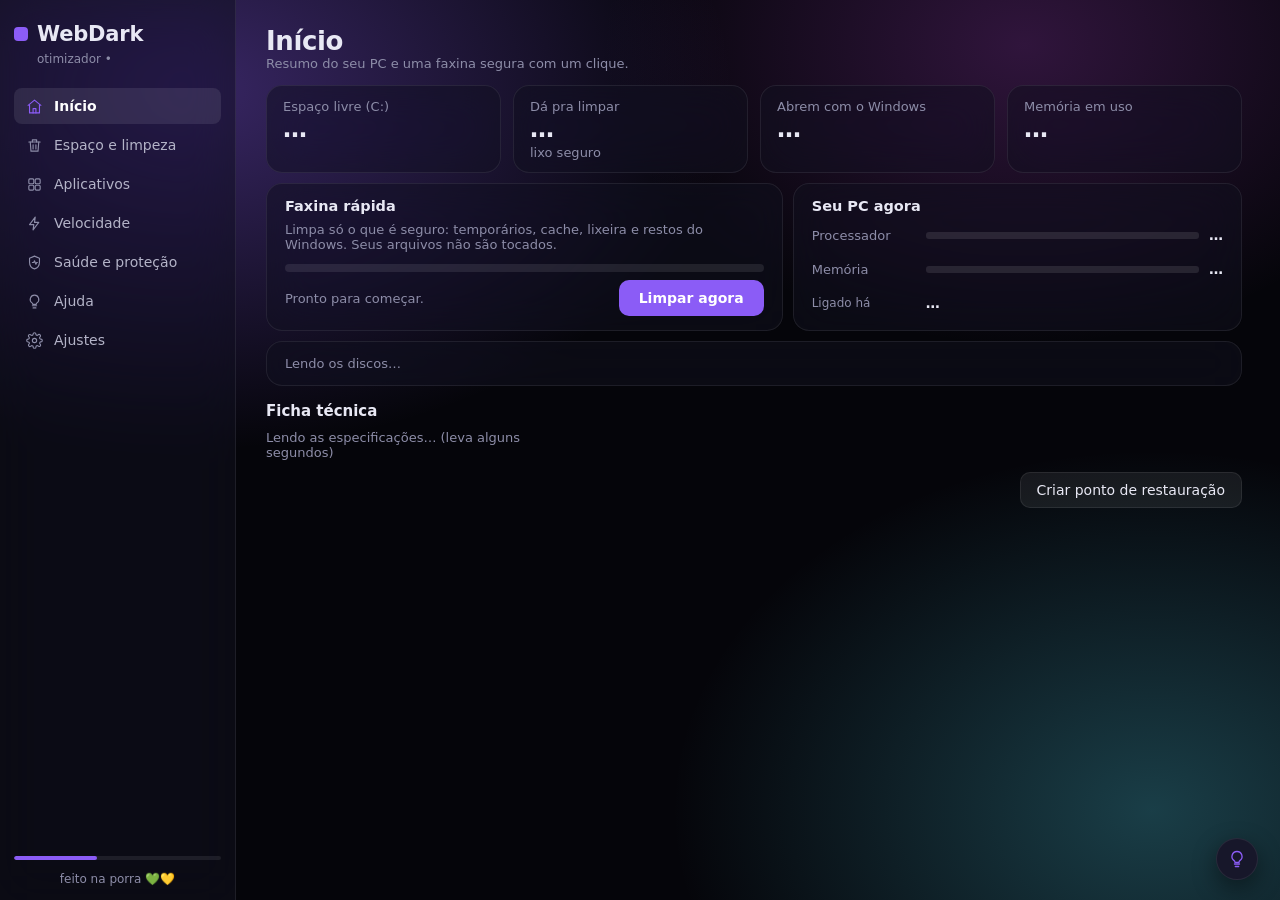
==== commit 60a06403: "Tira os emoji da interface - Titulos, cartoes, botoes, abas, avisos e logs sem emoji (237 no web/ e " ====
--- a/web/index.html
+++ b/web/index.html
@@ -14,7 +14,7 @@
     <div class="sub">otimizador • <span id="ver"></span></div>
     <nav id="nav"></nav>
     <div class="spacer"></div>
-    <button class="updside" id="updside" hidden>🆕 <span></span></button>
+    <button class="updside" id="updside" hidden><span></span></button>
     <button class="admincta" id="adminBtn" hidden><b>Reabrir como administrador</b><small>Libera a limpeza completa, os reparos e os ajustes do sistema</small></button>
     <div class="busy" id="busy"><i></i></div>
     <div class="foot">feito na porra 💚💛</div>
--- a/web/components.css
+++ b/web/components.css
@@ -229,3 +229,7 @@
 .gc-acts .btn, .gc-acts .ghost { padding: 8px 14px; font-size: 13px; white-space: nowrap; }
 .autonote { display: flex; gap: 14px; align-items: center; padding: 14px 18px; background: rgba(255,255,255,.035); }
 .autonote .t { flex: 1; }
+.diag { display: flex; gap: 10px; align-items: baseline; padding: 3px 6px; }
+.diag .gc-dot { flex: none; margin-top: 0; transform: translateY(-1px); }
+.mini.icon { padding: 5px; display: grid; place-items: center; }
+.mini.icon .ico { width: 16px; height: 16px; }
